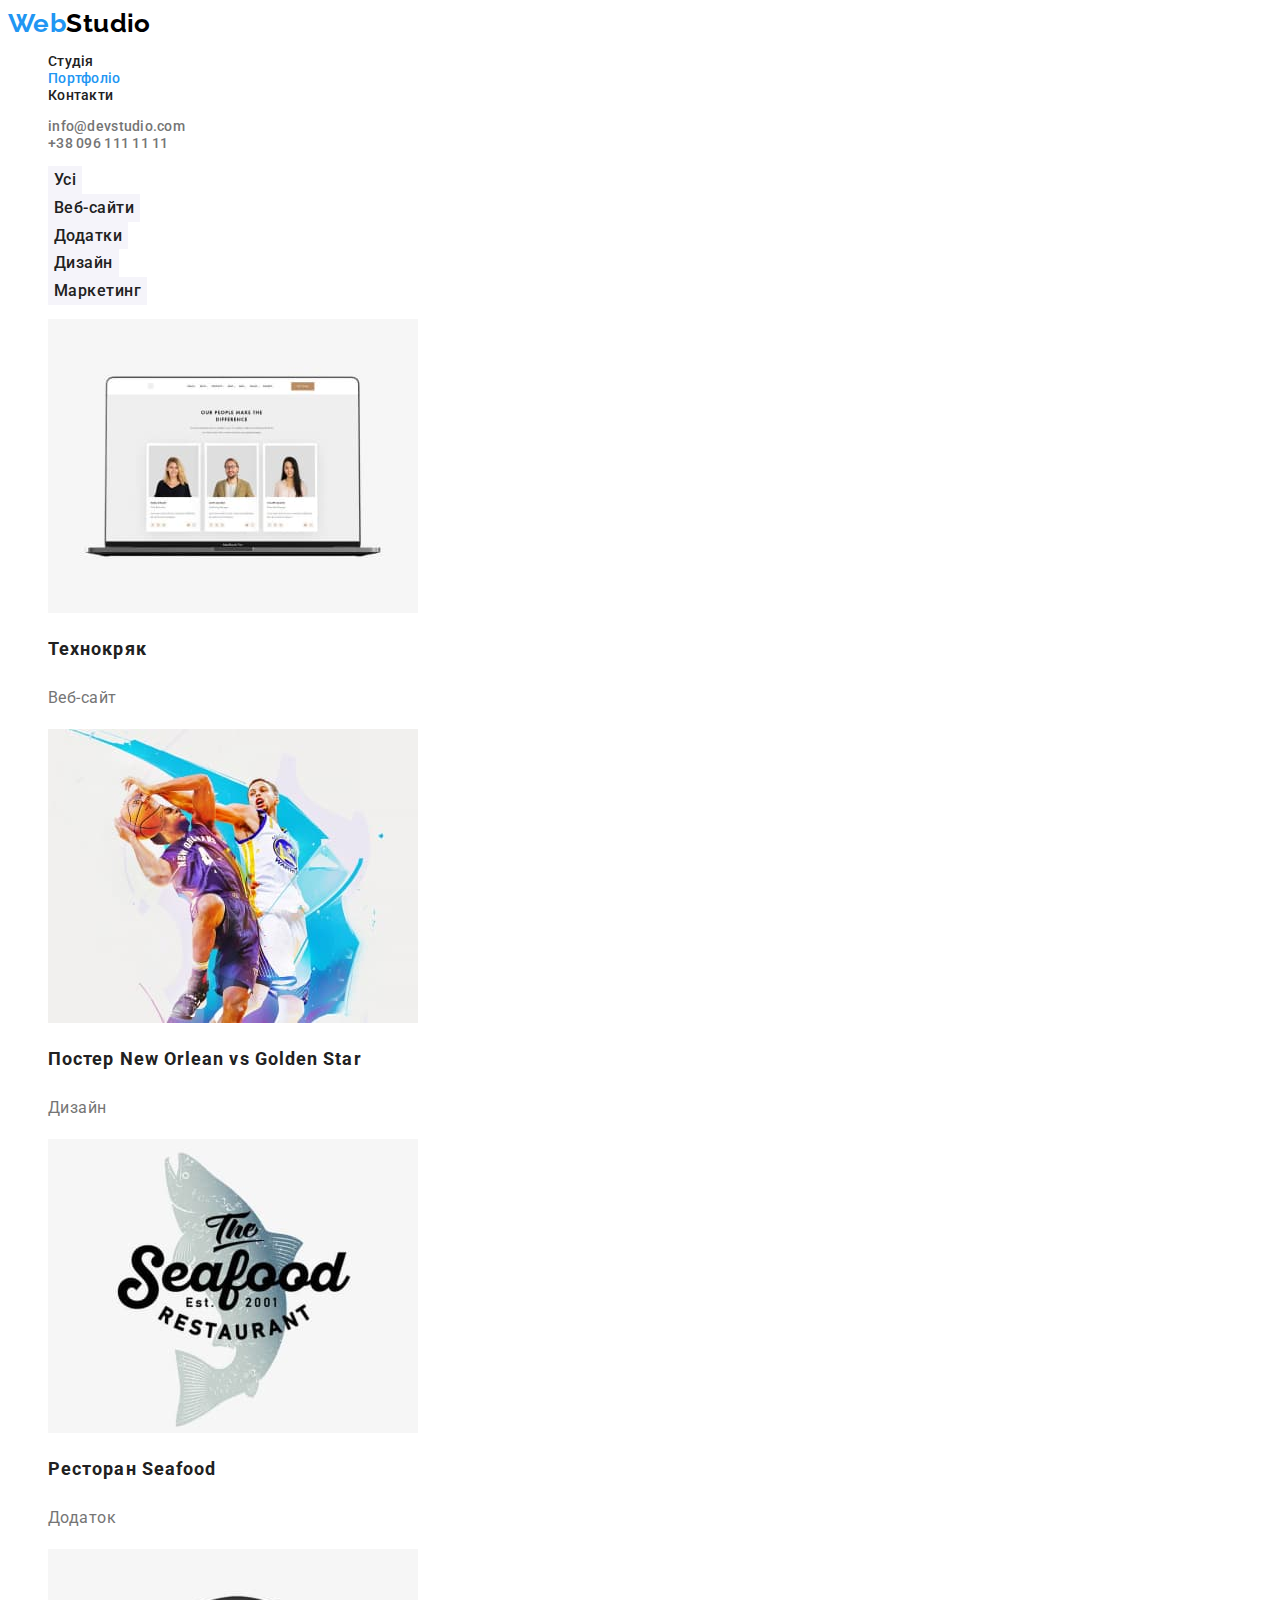
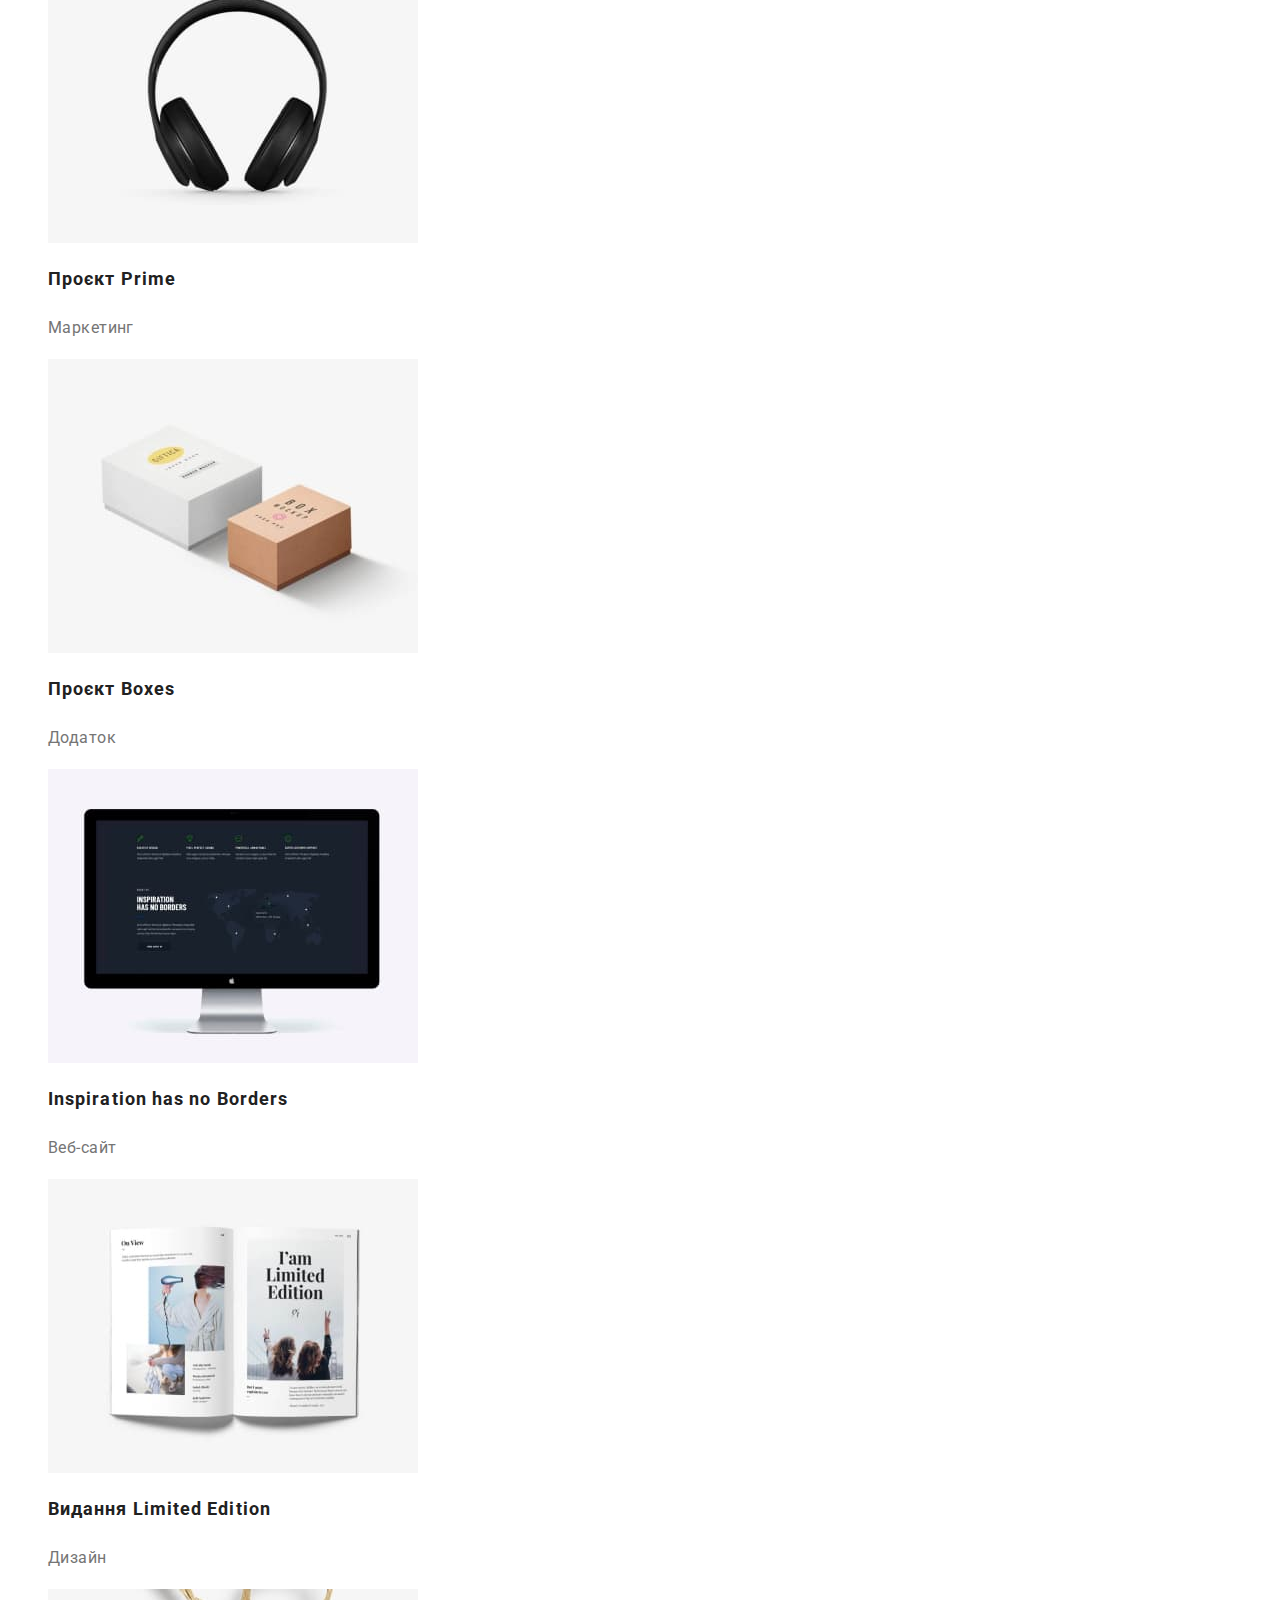
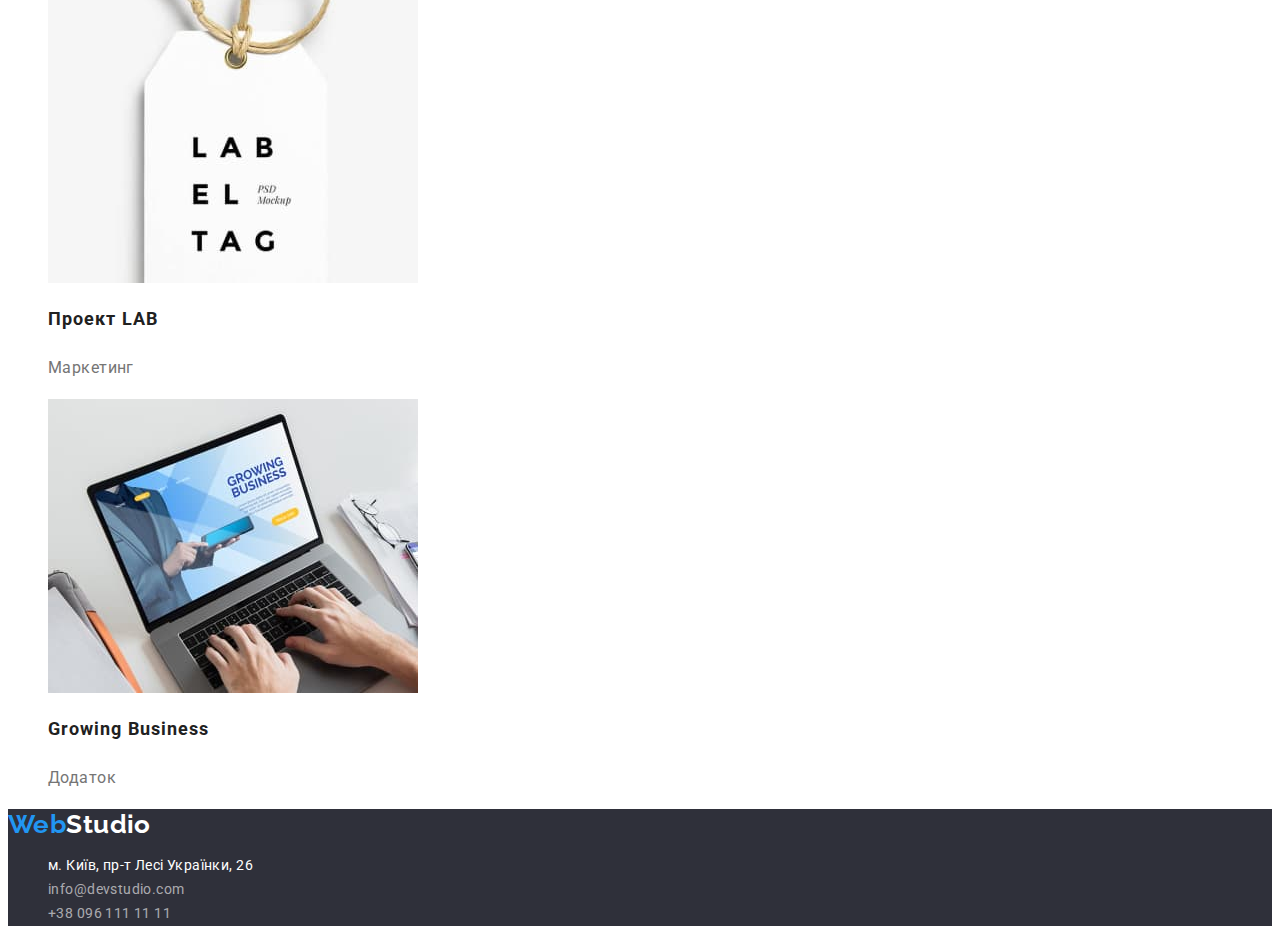
==== portfolio.html @ 97e392b6 "Added files" ====
<!DOCTYPE html>
<html lang="uk">
  <head>
    <meta charset="UTF-8" />
    <meta http-equiv="X-UA-Compatible" content="IE=edge" />
    <meta name="viewport" content="width=device-width, initial-scale=1.0" />
    <link rel="preconnect" href="https://fonts.googleapis.com" />
    <link rel="preconnect" href="https://fonts.gstatic.com" crossorigin />
    <link href="https://fonts.googleapis.com/css2?family=Raleway:wght@700&family=Roboto:wght@400;500;700;900&display=swap"
      rel="stylesheet"/>
    <link rel="stylesheet" href="./css/styles.css" />
    <title>WebStudio - Портфоліо</title>
  </head>
  <body>
    <header class="header">
      <nav>
        <a href="./index.html" lang="en" class="logo light-theme link"><span class="accent">Web</span>Studio</a>
        <ul class="nav-list list">
          <li>
            <a href="./index.html" class="nav-link link">Студія</a>
          </li>
          <li>
            <a href="./portfolio.html" class="nav-link link current">Портфоліо</a>
          </li>
          <li>
            <a href="" class="nav-link link">Контакти</a>
          </li>
        </ul>
      </nav>
      <ul class="contact-list list">
        <li>
          <a href="mailto:info@devstudio.com" class="contact-link link">info@devstudio.com</a>
        </li>
        <li>
          <a href="tel:+380961111111" class="contact-link link">+38 096 111 11 11</a>
        </li>
      </ul>
    </header>

   <main>
    <section class="portfolio">
        <h1 class="visually-hidden">Роботи</h1>
    <ul class="filter-list list">
        <li><button type="button" class="filter">Усі</button></li>
        <li><button type="button" class="filter">Веб-сайти</button></li>
        <li><button type="button" class="filter">Додатки</button></li>
        <li><button type="button" class="filter">Дизайн</button></li>
        <li><button type="button" class="filter">Маркетинг</button></li>
    </ul>
    <ul class="portfolio-list list">
        <li class="portfolio-list-item">
           <a class="portfolio-list-link link" href="">
                            <img src="./images/portfolio1.jpg" alt="Ноутбук з сайтом" width="370" height="294" class="portfolio-list-img">
                            <h2 class="portfolio-list-title">Технокряк</h2>
                            <p class="portfolio-list-description">Веб-сайт</p>
                        </a>
        </li>
        <li class="portfolio-list-item">
           <a class="portfolio-list-link link" href="">
                            <img src="./images//portfolio2.jpg" alt="Постер з баскетболістами" width="370" height="294" class="portfolio-list-img">
                            <h2 class="portfolio-list-title">Постер <span lang="en"><span class="capitalize">new orlean</span> vs <span class="capitalize">golden star</span></span></h2>
                            <p class="portfolio-list-description">Дизайн</p>
                        </a>
        </li>
        <li class="portfolio-list-item">
            <a class="portfolio-list-link link" href="">
                            <img src="./images/portfolio3.jpg" alt="Логотип ресторану" width="370" height="294">
                            <h2 class="portfolio-list-title capitalize">Ресторан <span lang="en">seafood</span></h2>
                            <p class="portfolio-list-description">Додаток</p>
                        </a>
        </li>
        <li class="portfolio-list-item">
            <a class="portfolio-list-link link" href="">
                            <img class="portfolio-list-img" src="./images/portfolio4.jpg" alt="Навушники" width="370" height="294">
                            <h2 class="portfolio-list-title capitalize">Проєкт <span lang="en">prime</span></h2>
                            <p class="portfolio-list-description">Маркетинг</p>
                        </a> 
        </li>
        <li class="portfolio-list-item">
            <a class="portfolio-list-link link" href="">
                            <img class="portfolio-list-img" src="./images/portfolio5.jpg" alt="Коробки" width="370" height="294">
                            <h2 class="portfolio-list-title capitalize">Проєкт <span lang="en">boxes</span></h2>
                            <p class="portfolio-list-description">Додаток</p></a>
        </li>
        <li class="portfolio-list-item">
           <a class="portfolio-list-link link" href="">
                            <img class="portfolio-list-img" src="./images/portfolio6.jpg" alt="Монітор" width="370" height="294">
                            <h2 class="portfolio-list-title"><span lang="en"><span class="capitalize">inspiration</span> has no <span class="capitalize">borders</span></span></h2>
                            <p class="portfolio-list-description">Веб-сайт</p>
                    </a>                       
        </li>
        <li class="portfolio-list-item">
            <a class="portfolio-list-link link" href="">
                            <img class="portfolio-list-img" src="./images/portfolio7.jpg" alt="Журнал" width="370" height="294">
                            <h2 class="portfolio-list-title capitalize">Видання <span lang="en">limited edition</span></h2>
                            <p class="portfolio-list-description">Дизайн</p>
                        </a>
        </li>
        <li class="portfolio-list-item">
            <a  class="portfolio-list-link link" href="">
                            <img class="portfolio-list-img" src="./images/portfolio8.jpg" alt="Бірка" width="370" height="294">
                            <h2 class="portfolio-list-title">Проект <span class="uppercase" lang="en">lab</span></h2>
                            <p class="portfolio-list-description">Маркетинг</p>
                        </a>                        
        </li>
        <li class="portfolio-list-item">
          <a class="portfolio-list-link link" href="">
                            <img class="portfolio-list-img" src="./images/portfolio9.jpg" alt="Ноутбук з сайтом" width="370" height="294">
                            <h2 class="portfolio-list-title capitalize"><span lang="en">Growing business</span></h2>
                            <p class="portfolio-list-description">Додаток</p>
                        </a>
        </li>
    </ul>
    </section>
   </main>

     <footer class="footer">
      <a href="./index.html" lang="en" class="logo dark-theme link"><span class="accent">Web</span>Studio</a>
      <address>
        <ul class="adress-list list">
          <li class="address-list-item">
            <a
              href="https://goo.gl/maps/oQAfDTgVSq8HPjo28"
              target="_blank"
              rel="noopener noreferrer nofollow"  class="address-link address link"
              >м. Київ, пр-т Лесі Українки, 26</a>
          </li>
          <li class="address-list-item">
            <a href="mailto:info@devstudio.com" class="contact-link-footer address link">info@devstudio.com</a>
          </li>
          <li class="address-list-item">
            <a href="tel:+380961111111" class="contact-link-footer address link">+38 096 111 11 11</a>
          </li>
        </ul>
      </address>
    </footer>
  </body>
</html>
---- css/styles.css ----
:root{
    --accent-color: #2196F3;
    --primary-text-color: #212121;
    --secondary-text-color: #757575;
    --white-text-color: #FFFFFF;
    --black-text-color: #000000;
    --contacts-text-color: rgba(255, 255, 255, 0.6);
    --main-bcg-color: #FFFFFF;
    --secondary-bcg-color: #2F303A;
    --additional-bcg-color: #F5F4FA;
    --btn-active: #188CE8;
    --main-font: "Roboto", sans-serif;
    --logo-font: "Raleway", sans-serif;
}
body{
    color: var(--primary-text-color);
    background-color: var(--main-bcg-color);
    font-family: var(--main-font);
    font-size: 14px;
    letter-spacing: 0.03em;
}
.link{
    text-decoration: none;
    font-style: normal;
}
.list{
    list-style: none;
}
.visually-hidden {
  position: absolute;
  white-space: nowrap;
  width: 1px;
  height: 1px;
  overflow: hidden;
  border: 0;
  padding: 0;
  clip: rect(0 0 0 0);
  clip-path: inset(50%);
  margin: -1px;
}
button{
    cursor: pointer;
    font-family: inherit;
}

/* header */
.logo{
    font-family: var(--logo-font);
    font-weight: 700;
font-size: 26px;
line-height: 1.19;
}
.accent{
    color: var(--accent-color);
}
.light-theme{
    color: var(--black-text-color);
}
.nav-link,
.contact-link{
 font-weight: 500;
line-height: 1.14;
letter-spacing: 0.02em;
}
.nav-link{
    color: var(--primary-text-color);
   
}
.nav-link:hover,
.nav-link:focus{
    color: var(--accent-color);
}
.current{
    color: var(--accent-color);
}
.contact-link{
    color: var(--secondary-text-color);
}
.contact-link:hover,
.contact-link:focus{
    color: var(--accent-color);
}
/* Main index.html */
/* Герой */
.hero-section{
    background-color: var(--secondary-bcg-color);
}
.hero-title{
    color: var(--white-text-color);
    font-weight: 900;
    font-size: 44px;
    line-height: 1.36;
    text-align: center;
    letter-spacing: 0.06em;
    text-transform: uppercase;
}
.main-button{
    color: var(--white-text-color);
    background-color: var(--accent-color);
    font-weight: 700;
    font-size: 16px;
    line-height: 1.88;
    display: flex;
    align-items: center;
    text-align: center;
    letter-spacing: 0.06em;
    border: none;
}
.main-button:hover,
.main-button:focus,
.main-button:active{
    background-color: var(--btn-active);
}
/* Переваги */
.advanteges-title{
    color: var(--primary-text-color);
    font-size: 14px;
    font-weight: 700;
    line-height: 1.14;
    text-transform: uppercase;
}
.advanteges-description{
    color: var(--secondary-text-color);
    line-height: 1.71;
}
/* Чим займаємось */
/* Команда */
.section-title{
    font-weight: 700;
font-size: 36px;
line-height: 1.17;
text-align: center;
}
.team-section{
    background-color: var(--additional-bcg-color);
}
.team-list-item{
    background-color: var(--main-bcg-color);
}
.employee-name{
    font-weight: 500;
font-size: 16px;
line-height: 1.19;
}
.employee-position{
    color: var(--secondary-text-color);
    font-size: 16px;
line-height: 1.19px;
text-transform: capitalize;
}
.uppercase{
    text-transform: uppercase;
}
/* Main portfolio.html */
.filter{
    color: var(--primary-text-color);
    background-color: var(--additional-bcg-color);
    font-weight: 500;
    font-size: 16px;
    line-height: 1.62;
    letter-spacing: 0.03em;
    text-align: center;
    border: none;
}
.filter:hover,
.filter:focus{
    color: var(--white-text-color);
    background-color: #2196F3;
}
.portfolio-list-title{
    font-weight: 700;
    font-size: 18px;
    line-height: 2;
    letter-spacing: 0.06em;
}
.capitalize{
    text-transform: capitalize;
}
.portfolio-list-link{
    color: inherit;
}
.portfolio-list-description{
    color: var(--secondary-text-color);
    font-size: 16px;
    line-height: 1.88;
}
/* Footer */
.footer{
    background-color: var(--secondary-bcg-color);
}
.dark-theme{
    color: var(--white-text-color);
}
.address{
    line-height: 1.71;
}
.address-link{
    color: var(--white-text-color);
}
.contact-link-footer{
    color: var(--contacts-text-color);
}
.address:hover,
.address:focus{
    color: var(--accent-color);
}
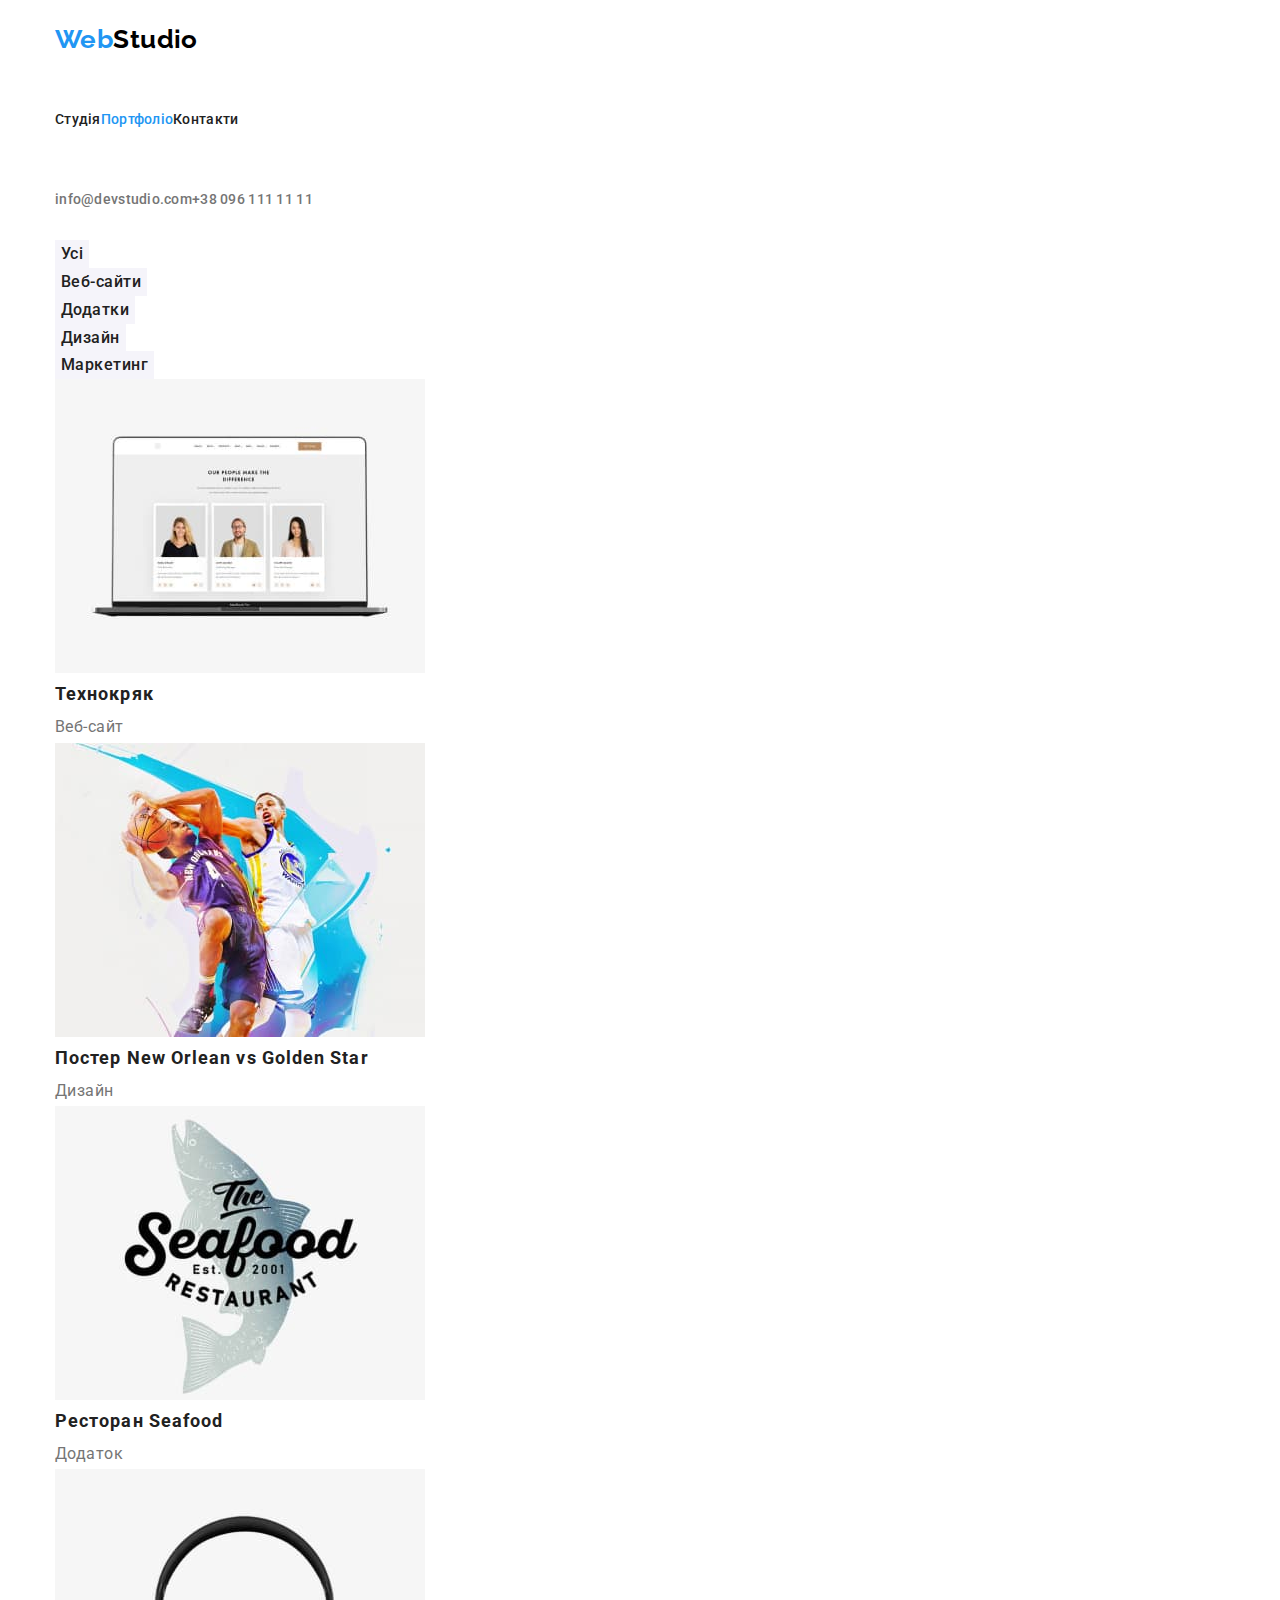
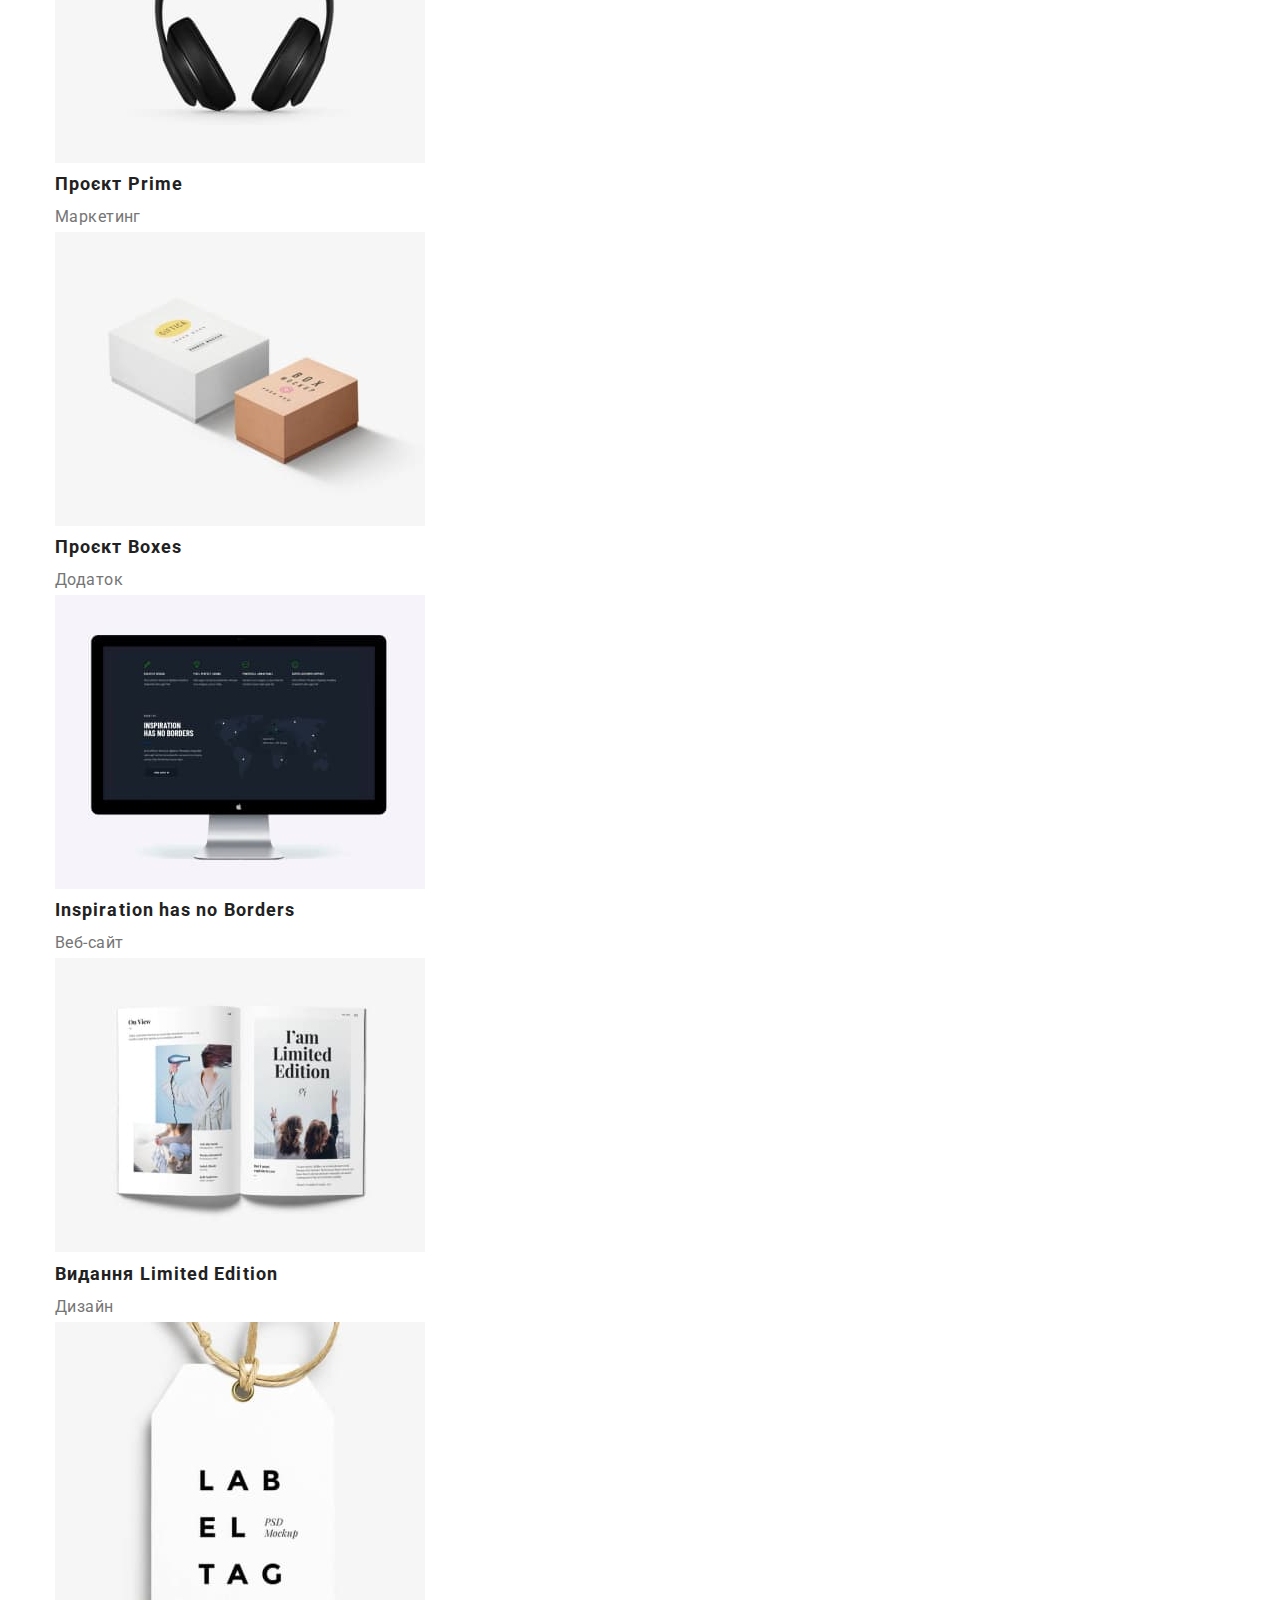
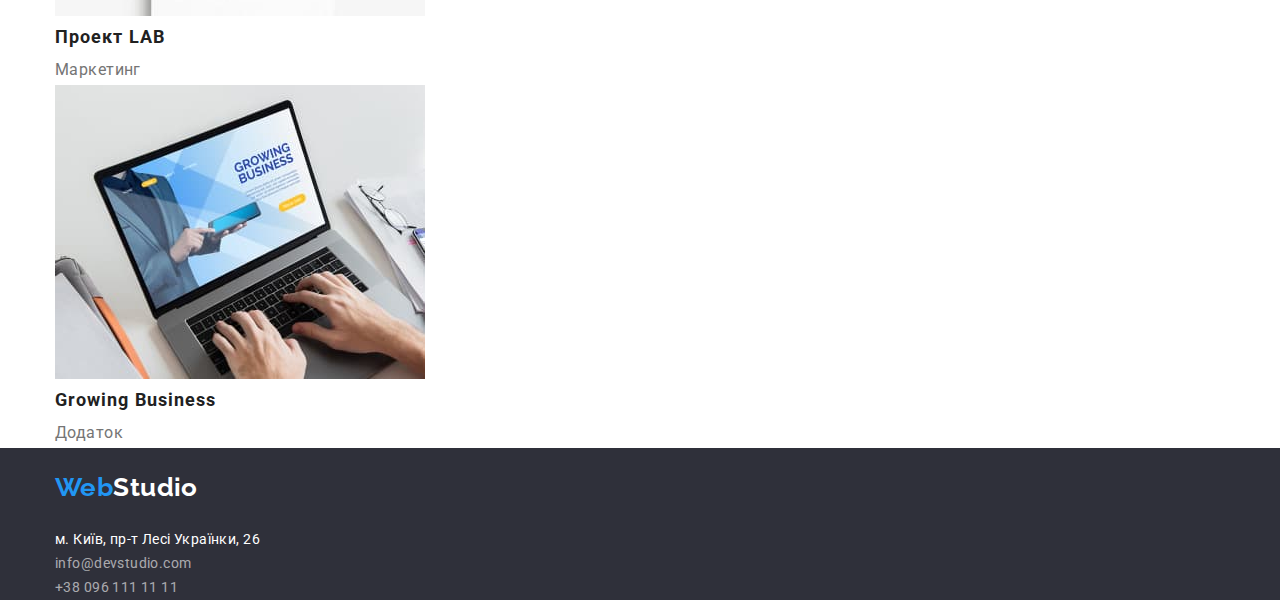
==== commit 09f61ce3: "Added flexes to header index.html" ====
--- a/portfolio.html
+++ b/portfolio.html
@@ -8,12 +8,14 @@
     <link rel="preconnect" href="https://fonts.gstatic.com" crossorigin />
     <link href="https://fonts.googleapis.com/css2?family=Raleway:wght@700&family=Roboto:wght@400;500;700;900&display=swap"
       rel="stylesheet"/>
+      <link rel="stylesheet" href="https://cdnjs.cloudflare.com/ajax/libs/modern-normalize/1.1.0/modern-normalize.min.css">
     <link rel="stylesheet" href="./css/styles.css" />
     <title>WebStudio - Портфоліо</title>
   </head>
   <body>
     <header class="header">
-      <nav>
+      <div class="container">
+        <nav>
         <a href="./index.html" lang="en" class="logo light-theme link"><span class="accent">Web</span>Studio</a>
         <ul class="nav-list list">
           <li>
@@ -35,11 +37,13 @@
           <a href="tel:+380961111111" class="contact-link link">+38 096 111 11 11</a>
         </li>
       </ul>
+      </div>
     </header>
 
    <main>
-    <section class="portfolio">
-        <h1 class="visually-hidden">Роботи</h1>
+    <section class="section">
+      <div class="container">
+           <h1 class="visually-hidden">Роботи</h1>
     <ul class="filter-list list">
         <li><button type="button" class="filter">Усі</button></li>
         <li><button type="button" class="filter">Веб-сайти</button></li>
@@ -111,11 +115,13 @@
                         </a>
         </li>
     </ul>
+      </div>
     </section>
    </main>
 
      <footer class="footer">
-      <a href="./index.html" lang="en" class="logo dark-theme link"><span class="accent">Web</span>Studio</a>
+      <div class="container">
+         <a href="./index.html" lang="en" class="logo dark-theme link"><span class="accent">Web</span>Studio</a>
       <address>
         <ul class="adress-list list">
           <li class="address-list-item">
@@ -133,6 +139,7 @@
           </li>
         </ul>
       </address>
+      </div>
     </footer>
   </body>
 </html>
--- a/css/styles.css
+++ b/css/styles.css
@@ -13,11 +13,29 @@
     --logo-font: "Raleway", sans-serif;
 }
 body{
+    margin: 0;
     color: var(--primary-text-color);
     background-color: var(--main-bcg-color);
     font-family: var(--main-font);
     font-size: 14px;
     letter-spacing: 0.03em;
+}
+h1,
+h2,
+h3,
+h4,
+h5,
+h6,
+p,
+ul{
+    margin: 0;
+    padding: 0;
+}
+.container{
+    width: 1200px;
+    padding: 0 15px;
+    margin-right: auto;
+    margin-left: auto;
 }
 .link{
     text-decoration: none;
@@ -43,28 +61,48 @@
     font-family: inherit;
 }
 
-/* header */
+/* Header */
+.menu{
+    display: flex;
+    align-items: center;
+}
+.nav{
+    display: flex;
+}
 .logo{
+    display: block;
+    margin-right: 93px;
+    padding-top: 24px;
+    padding-bottom: 25px;
     font-family: var(--logo-font);
     font-weight: 700;
-font-size: 26px;
-line-height: 1.19;
-}
+    font-size: 26px;
+    line-height: 1.19;
+    }
 .accent{
     color: var(--accent-color);
 }
 .light-theme{
     color: var(--black-text-color);
 }
+
+.nav-list{
+    display: flex;
+}
+.nav-list>.item:not(:last-child){
+    margin-right: 50px;
+}
 .nav-link,
 .contact-link{
- font-weight: 500;
-line-height: 1.14;
-letter-spacing: 0.02em;
+    display: block;
+    padding-top: 32px;
+    padding-bottom: 32px;
+    font-weight: 500;
+    line-height: 1.14;
+    letter-spacing: 0.02em;
 }
 .nav-link{
     color: var(--primary-text-color);
-   
 }
 .nav-link:hover,
 .nav-link:focus{
@@ -72,6 +110,13 @@
 }
 .current{
     color: var(--accent-color);
+}
+.contact-list{
+    display: flex;
+    margin-left: auto;
+}
+.contact-list>.item:not(:last-child){
+    margin-right: 50px;
 }
 .contact-link{
     color: var(--secondary-text-color);
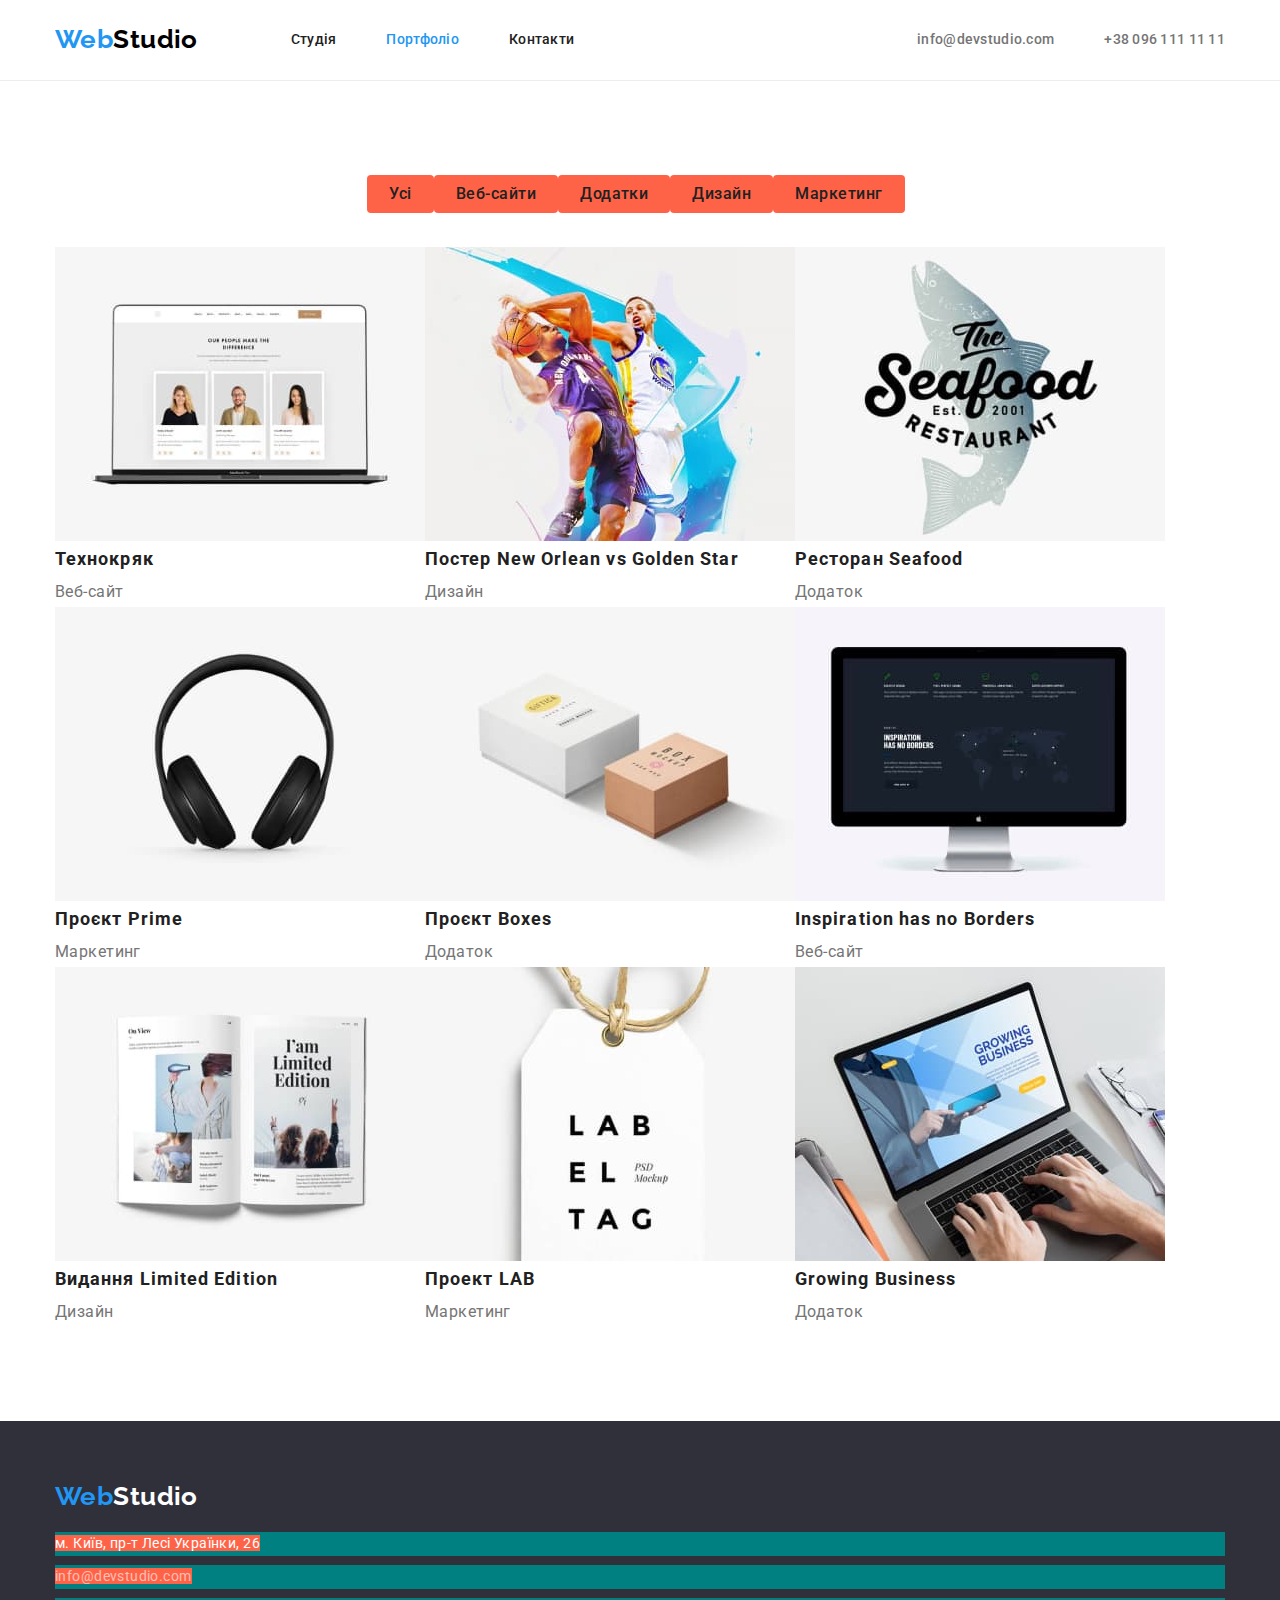
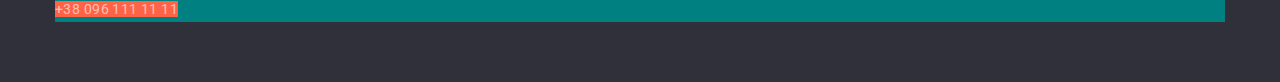
==== commit bc884797: "Added geometry to index.html" ====
--- a/portfolio.html
+++ b/portfolio.html
@@ -14,32 +14,37 @@
   </head>
   <body>
     <header class="header">
-      <div class="container">
-        <nav>
-        <a href="./index.html" lang="en" class="logo light-theme link"><span class="accent">Web</span>Studio</a>
-        <ul class="nav-list list">
-          <li>
-            <a href="./index.html" class="nav-link link">Студія</a>
+      <div class="container menu">
+        <nav class="nav">
+          <a href="./index.html" lang="en" class="logo light-theme link"
+            ><span class="accent">Web</span>Studio</a
+          >
+          <ul class="nav-list list">
+            <li class="item">
+              <a href="./index.html" class="nav-link link">Студія</a>
+            </li>
+            <li class="item">
+              <a href="./portfolio.html" class="nav-link link current">Портфоліо</a>
+            </li>
+            <li class="item">
+              <a href="" class="nav-link link">Контакти</a>
+            </li>
+          </ul>
+        </nav>
+        <ul class="contact-list list">
+          <li class="item">
+            <a href="mailto:info@devstudio.com" class="contact-link link"
+              >info@devstudio.com</a
+            >
           </li>
-          <li>
-            <a href="./portfolio.html" class="nav-link link current">Портфоліо</a>
-          </li>
-          <li>
-            <a href="" class="nav-link link">Контакти</a>
+          <li class="item">
+            <a href="tel:+380961111111" class="contact-link link"
+              >+38 096 111 11 11</a
+            >
           </li>
         </ul>
-      </nav>
-      <ul class="contact-list list">
-        <li>
-          <a href="mailto:info@devstudio.com" class="contact-link link">info@devstudio.com</a>
-        </li>
-        <li>
-          <a href="tel:+380961111111" class="contact-link link">+38 096 111 11 11</a>
-        </li>
-      </ul>
       </div>
     </header>
-
    <main>
     <section class="section">
       <div class="container">
--- a/css/styles.css
+++ b/css/styles.css
@@ -8,6 +8,7 @@
     --main-bcg-color: #FFFFFF;
     --secondary-bcg-color: #2F303A;
     --additional-bcg-color: #F5F4FA;
+    --border-color: #ECECEC;
     --btn-active: #188CE8;
     --main-font: "Roboto", sans-serif;
     --logo-font: "Raleway", sans-serif;
@@ -62,6 +63,9 @@
 }
 
 /* Header */
+.header{
+    border-bottom: 1px solid var(--border-color);
+}
 .menu{
     display: flex;
     align-items: center;
@@ -125,21 +129,32 @@
 .contact-link:focus{
     color: var(--accent-color);
 }
+
 /* Main index.html */
 /* Герой */
+
 .hero-section{
+    padding: 200px 0px;
     background-color: var(--secondary-bcg-color);
 }
 .hero-title{
+    margin-right: auto;
+    margin-bottom: 30px;
+    margin-left: auto;
+    max-width: 696px;
+
     color: var(--white-text-color);
     font-weight: 900;
     font-size: 44px;
     line-height: 1.36;
     text-align: center;
     letter-spacing: 0.06em;
-    text-transform: uppercase;
 }
 .main-button{
+    padding: 10px 32px;
+    margin-right: auto;
+    margin-left: auto;
+
     color: var(--white-text-color);
     background-color: var(--accent-color);
     font-weight: 700;
@@ -149,7 +164,9 @@
     align-items: center;
     text-align: center;
     letter-spacing: 0.06em;
-    border: none;
+    border-width: 0;
+    border-radius: 4px;
+    box-shadow: 0px 4px 4px rgba(0, 0, 0, 0.25);
 }
 .main-button:hover,
 .main-button:focus,
@@ -157,7 +174,18 @@
     background-color: var(--btn-active);
 }
 /* Переваги */
+.section{
+    padding-top: 94px;
+    padding-bottom: 94px;
+}
+.advanteges{
+    display: flex;
+}
+.advanteges>.list{
+    flex-basis: calc((100% - 90px) / 4);
+}
 .advanteges-title{
+    margin-bottom: 10px;
     color: var(--primary-text-color);
     font-size: 14px;
     font-weight: 700;
@@ -165,39 +193,75 @@
     text-transform: uppercase;
 }
 .advanteges-description{
+
     color: var(--secondary-text-color);
     line-height: 1.71;
 }
 /* Чим займаємось */
+.nopadding-top{
+    padding-top: 0;
+}
+.responsibilities-list{
+    display: flex;
+}
+.responsibilities-list>.item:not(:last-child){
+margin-right: 30px;
+}
+
+img{
+    display: block;
+}
 /* Команда */
-.section-title{
-    font-weight: 700;
-font-size: 36px;
-line-height: 1.17;
-text-align: center;
-}
 .team-section{
     background-color: var(--additional-bcg-color);
 }
-.team-list-item{
+.section-title{
+    margin-bottom: 50px;
+    font-weight: 700;
+    font-size: 36px;
+    line-height: 1.17;
+    text-align: center;
+}
+.team-list{
+    display: flex;
+}
+.team-list-item:not(:last-child){
+   margin-right: 30px;
+}
+.employee-description{
+    max- width: 270px;
+    padding-top: 30px;
+    padding-bottom: 30px;
+    text-align: center;
     background-color: var(--main-bcg-color);
 }
 .employee-name{
+    margin-bottom: 10px;;
     font-weight: 500;
-font-size: 16px;
-line-height: 1.19;
+    font-size: 16px;
+    line-height: 1.19;
 }
 .employee-position{
     color: var(--secondary-text-color);
     font-size: 16px;
-line-height: 1.19px;
-text-transform: capitalize;
+    line-height: 1.19;
+    text-transform: capitalize;
 }
 .uppercase{
     text-transform: uppercase;
 }
 /* Main portfolio.html */
+.filter-list{
+    display: flex;
+    justify-content: center;
+    margin-bottom: 34px;
+}
+.filter-list:not(:last-child){
+    margin-right: 8px;
+}
+
 .filter{
+    padding: 6px 22px;
     color: var(--primary-text-color);
     background-color: var(--additional-bcg-color);
     font-weight: 500;
@@ -205,12 +269,20 @@
     line-height: 1.62;
     letter-spacing: 0.03em;
     text-align: center;
-    border: none;
-}
+    border-width: 0;
+    border-radius: 4px;
+    background-color: tomato;
+}
+
 .filter:hover,
 .filter:focus{
     color: var(--white-text-color);
-    background-color: #2196F3;
+    background-color: var(--accent-color);
+    box-shadow: 0px 4px 4px rgba(0, 0, 0, 0.25);
+}
+.portfolio-list{
+    display: flex;
+    flex-wrap: wrap;
 }
 .portfolio-list-title{
     font-weight: 700;
@@ -231,13 +303,26 @@
 }
 /* Footer */
 .footer{
+    padding: 60px 0;
     background-color: var(--secondary-bcg-color);
 }
 .dark-theme{
-    color: var(--white-text-color);
+    margin-right: 0;
+    margin-bottom: 20px;
+    padding: 0;
+    color: var(--white-text-color);
+}
+
+.address-list-item{
+    margin: 0;
+    background-color: teal;
+}
+.address-list-item:not(:last-child){
+    margin-bottom: 9px;
 }
 .address{
     line-height: 1.71;
+    background-color: tomato;
 }
 .address-link{
     color: var(--white-text-color);
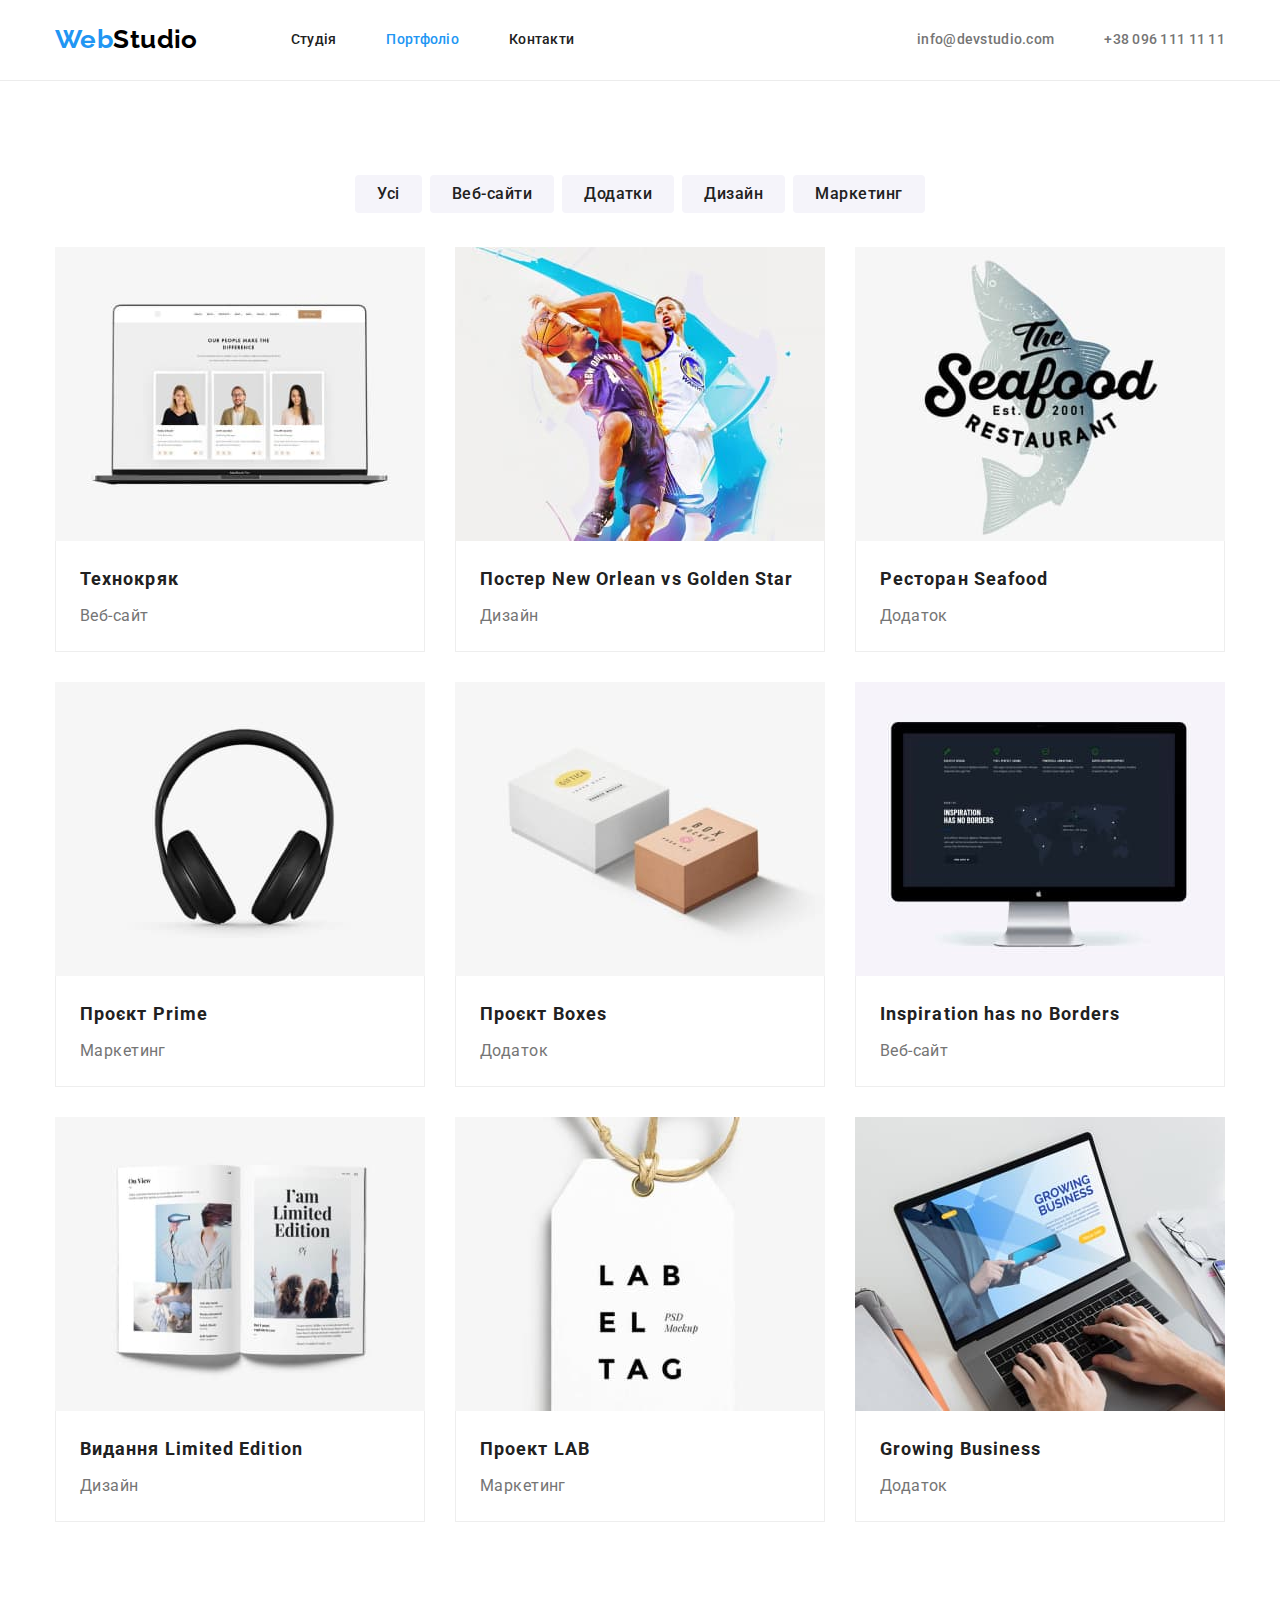
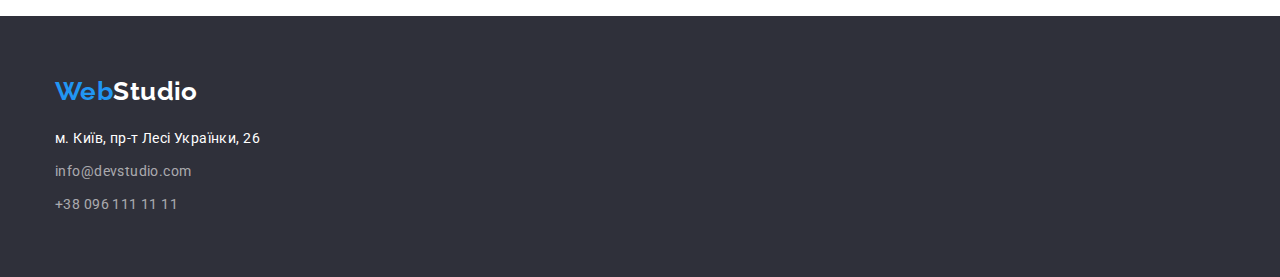
==== commit b386cbc2: "Added geometry to portolio.html" ====
--- a/portfolio.html
+++ b/portfolio.html
@@ -50,73 +50,100 @@
       <div class="container">
            <h1 class="visually-hidden">Роботи</h1>
     <ul class="filter-list list">
-        <li><button type="button" class="filter">Усі</button></li>
-        <li><button type="button" class="filter">Веб-сайти</button></li>
-        <li><button type="button" class="filter">Додатки</button></li>
-        <li><button type="button" class="filter">Дизайн</button></li>
-        <li><button type="button" class="filter">Маркетинг</button></li>
+        <li class="filter-item"><button type="button" class="filter">Усі</button></li>
+        <li class="filter-item"><button type="button" class="filter">Веб-сайти</button></li>
+        <li class="filter-item"><button type="button" class="filter">Додатки</button></li>
+        <li class="filter-item"><button type="button" class="filter">Дизайн</button></li>
+        <li class="filter-item"><button type="button" class="filter">Маркетинг</button></li>
     </ul>
     <ul class="portfolio-list list">
         <li class="portfolio-list-item">
            <a class="portfolio-list-link link" href="">
                             <img src="./images/portfolio1.jpg" alt="Ноутбук з сайтом" width="370" height="294" class="portfolio-list-img">
-                            <h2 class="portfolio-list-title">Технокряк</h2>
+                            <div class="portfolio-block">
+                               <h2 class="portfolio-list-title">Технокряк</h2>
                             <p class="portfolio-list-description">Веб-сайт</p>
+                            </div>
+                           
                         </a>
         </li>
         <li class="portfolio-list-item">
            <a class="portfolio-list-link link" href="">
                             <img src="./images//portfolio2.jpg" alt="Постер з баскетболістами" width="370" height="294" class="portfolio-list-img">
-                            <h2 class="portfolio-list-title">Постер <span lang="en"><span class="capitalize">new orlean</span> vs <span class="capitalize">golden star</span></span></h2>
+                            <div class="portfolio-block">
+                               <h2 class="portfolio-list-title">Постер <span lang="en"><span class="capitalize">new orlean</span> vs <span class="capitalize">golden star</span></span></h2>
                             <p class="portfolio-list-description">Дизайн</p>
+                            </div>
+                           
                         </a>
         </li>
         <li class="portfolio-list-item">
             <a class="portfolio-list-link link" href="">
                             <img src="./images/portfolio3.jpg" alt="Логотип ресторану" width="370" height="294">
-                            <h2 class="portfolio-list-title capitalize">Ресторан <span lang="en">seafood</span></h2>
+                            <div class="portfolio-block">
+                                <h2 class="portfolio-list-title capitalize">Ресторан <span lang="en">seafood</span></h2>
                             <p class="portfolio-list-description">Додаток</p>
+                            </div>
+                          
                         </a>
         </li>
         <li class="portfolio-list-item">
             <a class="portfolio-list-link link" href="">
                             <img class="portfolio-list-img" src="./images/portfolio4.jpg" alt="Навушники" width="370" height="294">
-                            <h2 class="portfolio-list-title capitalize">Проєкт <span lang="en">prime</span></h2>
+                            <div class="portfolio-block">
+                                    <h2 class="portfolio-list-title capitalize">Проєкт <span lang="en">prime</span></h2>
                             <p class="portfolio-list-description">Маркетинг</p>
+                            </div>
+                      
                         </a> 
         </li>
         <li class="portfolio-list-item">
             <a class="portfolio-list-link link" href="">
                             <img class="portfolio-list-img" src="./images/portfolio5.jpg" alt="Коробки" width="370" height="294">
-                            <h2 class="portfolio-list-title capitalize">Проєкт <span lang="en">boxes</span></h2>
+                            <div class="portfolio-block">
+                                          <h2 class="portfolio-list-title capitalize">Проєкт <span lang="en">boxes</span></h2>
                             <p class="portfolio-list-description">Додаток</p></a>
+                            </div>
+                
         </li>
         <li class="portfolio-list-item">
            <a class="portfolio-list-link link" href="">
                             <img class="portfolio-list-img" src="./images/portfolio6.jpg" alt="Монітор" width="370" height="294">
-                            <h2 class="portfolio-list-title"><span lang="en"><span class="capitalize">inspiration</span> has no <span class="capitalize">borders</span></span></h2>
+                            <div class="portfolio-block">
+                              <h2 class="portfolio-list-title"><span lang="en"><span class="capitalize">inspiration</span> has no <span class="capitalize">borders</span></span></h2>
                             <p class="portfolio-list-description">Веб-сайт</p>
+                            </div>
+                            
                     </a>                       
         </li>
         <li class="portfolio-list-item">
             <a class="portfolio-list-link link" href="">
                             <img class="portfolio-list-img" src="./images/portfolio7.jpg" alt="Журнал" width="370" height="294">
-                            <h2 class="portfolio-list-title capitalize">Видання <span lang="en">limited edition</span></h2>
+                            <div class="portfolio-block">
+                              <h2 class="portfolio-list-title capitalize">Видання <span lang="en">limited edition</span></h2>
                             <p class="portfolio-list-description">Дизайн</p>
+                            </div>
+                            
                         </a>
         </li>
         <li class="portfolio-list-item">
             <a  class="portfolio-list-link link" href="">
                             <img class="portfolio-list-img" src="./images/portfolio8.jpg" alt="Бірка" width="370" height="294">
-                            <h2 class="portfolio-list-title">Проект <span class="uppercase" lang="en">lab</span></h2>
+                            <div class="portfolio-block">
+                               <h2 class="portfolio-list-title">Проект <span class="uppercase" lang="en">lab</span></h2>
                             <p class="portfolio-list-description">Маркетинг</p>
+                            </div>
+                           
                         </a>                        
         </li>
         <li class="portfolio-list-item">
           <a class="portfolio-list-link link" href="">
                             <img class="portfolio-list-img" src="./images/portfolio9.jpg" alt="Ноутбук з сайтом" width="370" height="294">
-                            <h2 class="portfolio-list-title capitalize"><span lang="en">Growing business</span></h2>
+                            <div class="portfolio-block">
+                              <h2 class="portfolio-list-title capitalize"><span lang="en">Growing business</span></h2>
                             <p class="portfolio-list-description">Додаток</p>
+                            </div>
+                          
                         </a>
         </li>
     </ul>
--- a/css/styles.css
+++ b/css/styles.css
@@ -9,6 +9,7 @@
     --secondary-bcg-color: #2F303A;
     --additional-bcg-color: #F5F4FA;
     --border-color: #ECECEC;
+    --portfolio-border: #EEEEEE;
     --btn-active: #188CE8;
     --main-font: "Roboto", sans-serif;
     --logo-font: "Raleway", sans-serif;
@@ -44,6 +45,10 @@
 }
 .list{
     list-style: none;
+}
+.section{
+    padding-top: 94px;
+    padding-bottom: 94px;
 }
 .visually-hidden {
   position: absolute;
@@ -174,15 +179,14 @@
     background-color: var(--btn-active);
 }
 /* Переваги */
-.section{
-    padding-top: 94px;
-    padding-bottom: 94px;
-}
 .advanteges{
     display: flex;
 }
-.advanteges>.list{
+.advanteges>.item{
     flex-basis: calc((100% - 90px) / 4);
+}
+.advanteges>.item:not(:last-child){
+    margin-right: 30px;
 }
 .advanteges-title{
     margin-bottom: 10px;
@@ -256,10 +260,9 @@
     justify-content: center;
     margin-bottom: 34px;
 }
-.filter-list:not(:last-child){
+.filter-item:not(:last-child){
     margin-right: 8px;
 }
-
 .filter{
     padding: 6px 22px;
     color: var(--primary-text-color);
@@ -271,9 +274,7 @@
     text-align: center;
     border-width: 0;
     border-radius: 4px;
-    background-color: tomato;
-}
-
+}
 .filter:hover,
 .filter:focus{
     color: var(--white-text-color);
@@ -284,7 +285,19 @@
     display: flex;
     flex-wrap: wrap;
 }
+.portfolio-list-item{
+    width: calc((100% - 60px) / 3);
+    margin-right: 30px;
+    margin-bottom: 30px;
+}
+.portfolio-list-item:nth-child(3n+3){
+    margin-right: 0;
+}
+.portfolio-list-item:nth-last-child(-n+3){
+    margin-bottom: 0;
+}
 .portfolio-list-title{
+    margin-bottom: 4px;
     font-weight: 700;
     font-size: 18px;
     line-height: 2;
@@ -295,6 +308,12 @@
 }
 .portfolio-list-link{
     color: inherit;
+}
+.portfolio-block{
+    padding: 20px 24px;
+    border-right: 1px solid var(--portfolio-border);
+    border-bottom: 1px solid var(--portfolio-border);
+    border-left: 1px solid var(--portfolio-border);
 }
 .portfolio-list-description{
     color: var(--secondary-text-color);
@@ -315,14 +334,12 @@
 
 .address-list-item{
     margin: 0;
-    background-color: teal;
 }
 .address-list-item:not(:last-child){
     margin-bottom: 9px;
 }
 .address{
     line-height: 1.71;
-    background-color: tomato;
 }
 .address-link{
     color: var(--white-text-color);
